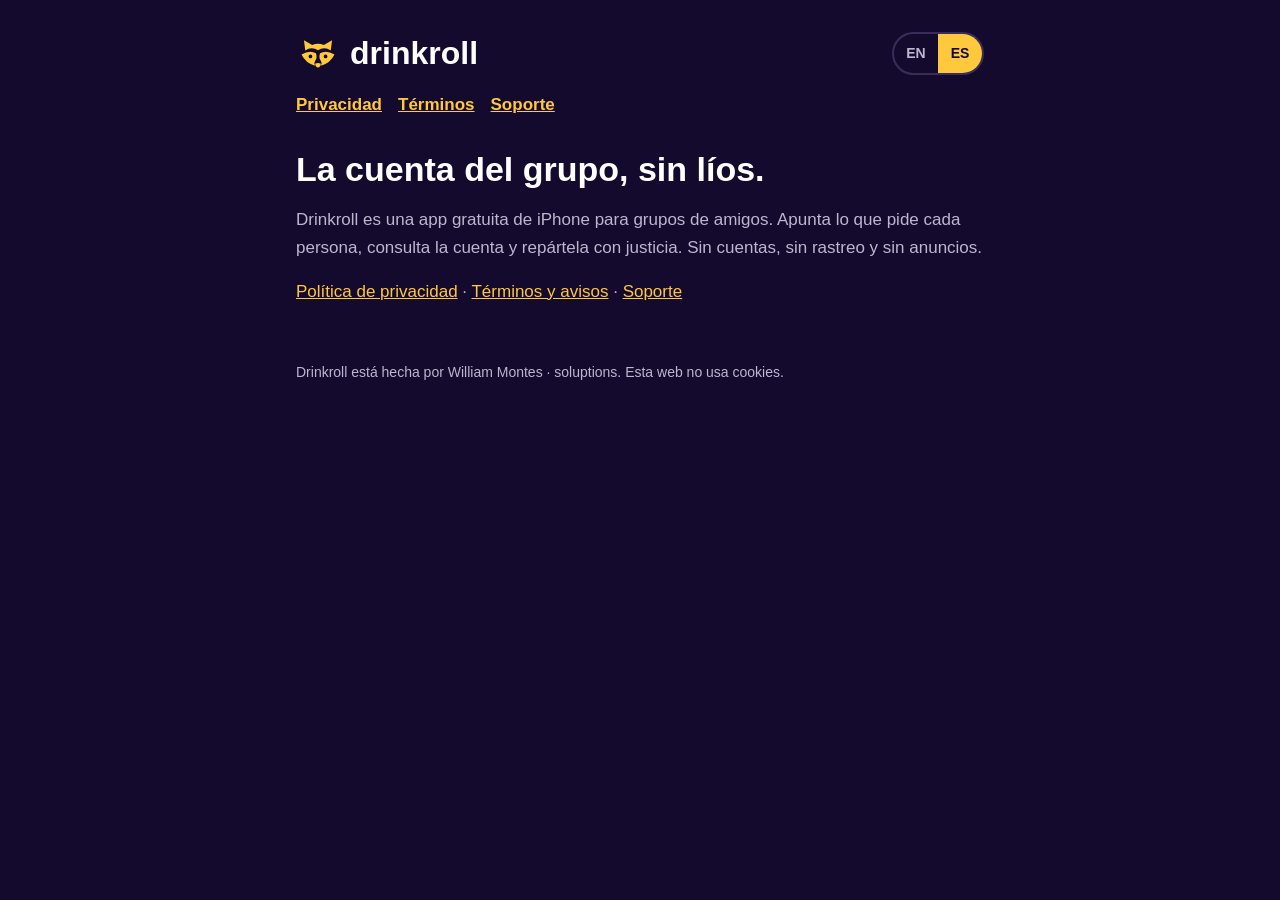
==== drinkroll/es/index.html @ 8102192d "Separate English and Spanish pages with a language switch; add the logo" ====
<!doctype html><html lang="es"><head><meta charset="utf-8"><meta name="viewport" content="width=device-width,initial-scale=1"><title>La cuenta del grupo para iPhone · Drinkroll</title><link rel="icon" href="/logo.svg" type="image/svg+xml"><link rel="stylesheet" href="/style.css"></head><body>
<header><div class="top"><a class="brand" href="/drinkroll/es/"><img src="/logo.svg" width="44" height="44" alt="">drinkroll</a><div class="switch" role="group" aria-label="Language / Idioma"><a href="/drinkroll/" hreflang="en" lang="en">EN</a><a href="/drinkroll/es/" hreflang="es" lang="es" aria-current="true">ES</a></div></div><nav><a href="/drinkroll/es/privacy/">Privacidad</a><a href="/drinkroll/es/terms/">Términos</a><a href="/drinkroll/es/support/">Soporte</a></nav></header>
<main><h1>La cuenta del grupo, sin líos.</h1><p>Drinkroll es una app gratuita de iPhone para grupos de amigos. Apunta lo que pide cada persona, consulta la cuenta y repártela con justicia. Sin cuentas, sin rastreo y sin anuncios.</p><p><a href="/drinkroll/es/privacy/">Política de privacidad</a> · <a href="/drinkroll/es/terms/">Términos y avisos</a> · <a href="/drinkroll/es/support/">Soporte</a></p></main><footer>Drinkroll está hecha por William Montes · soluptions. Esta web no usa cookies.</footer></body></html>
---- style.css ----
:root{--night:#140A2E;--raised:#21153F;--pink:#FF2D87;--yellow:#FFC83D;--text:#fff;--muted:#BDB6CE;--line:#3A2D5A}
*{box-sizing:border-box}html{-webkit-text-size-adjust:100%}body{margin:0;background:var(--night);color:var(--text);font:17px/1.6 ui-rounded,-apple-system,BlinkMacSystemFont,"Segoe UI",sans-serif}
main,header,footer{max-width:720px;margin:auto;padding:0 16px}header{padding-top:28px}.brand{font-size:32px;font-weight:900;color:#fff;text-decoration:none}nav{margin:12px 0 32px}nav a{margin-right:16px;font-weight:700}
h1{font-size:34px;line-height:1.15;margin:0 0 8px}h2{font-size:22px;margin:32px 0 8px;color:var(--yellow)}p,li{color:var(--muted)}strong{color:#fff}a{color:var(--yellow)}.date{font-size:15px}footer{margin-top:56px;padding-bottom:40px;font-size:14px;color:var(--muted)}
.top{display:flex;align-items:center;justify-content:space-between;gap:12px}.switch{display:flex;border:2px solid var(--line);border-radius:999px;overflow:hidden;flex:none}.switch a{min-width:44px;padding:8px 12px;text-align:center;font-size:14px;font-weight:800;text-decoration:none;color:var(--muted)}.switch a[aria-current]{background:var(--yellow);color:var(--night)}
.brand{display:flex;align-items:center;gap:10px}.brand img{display:block;flex:none}
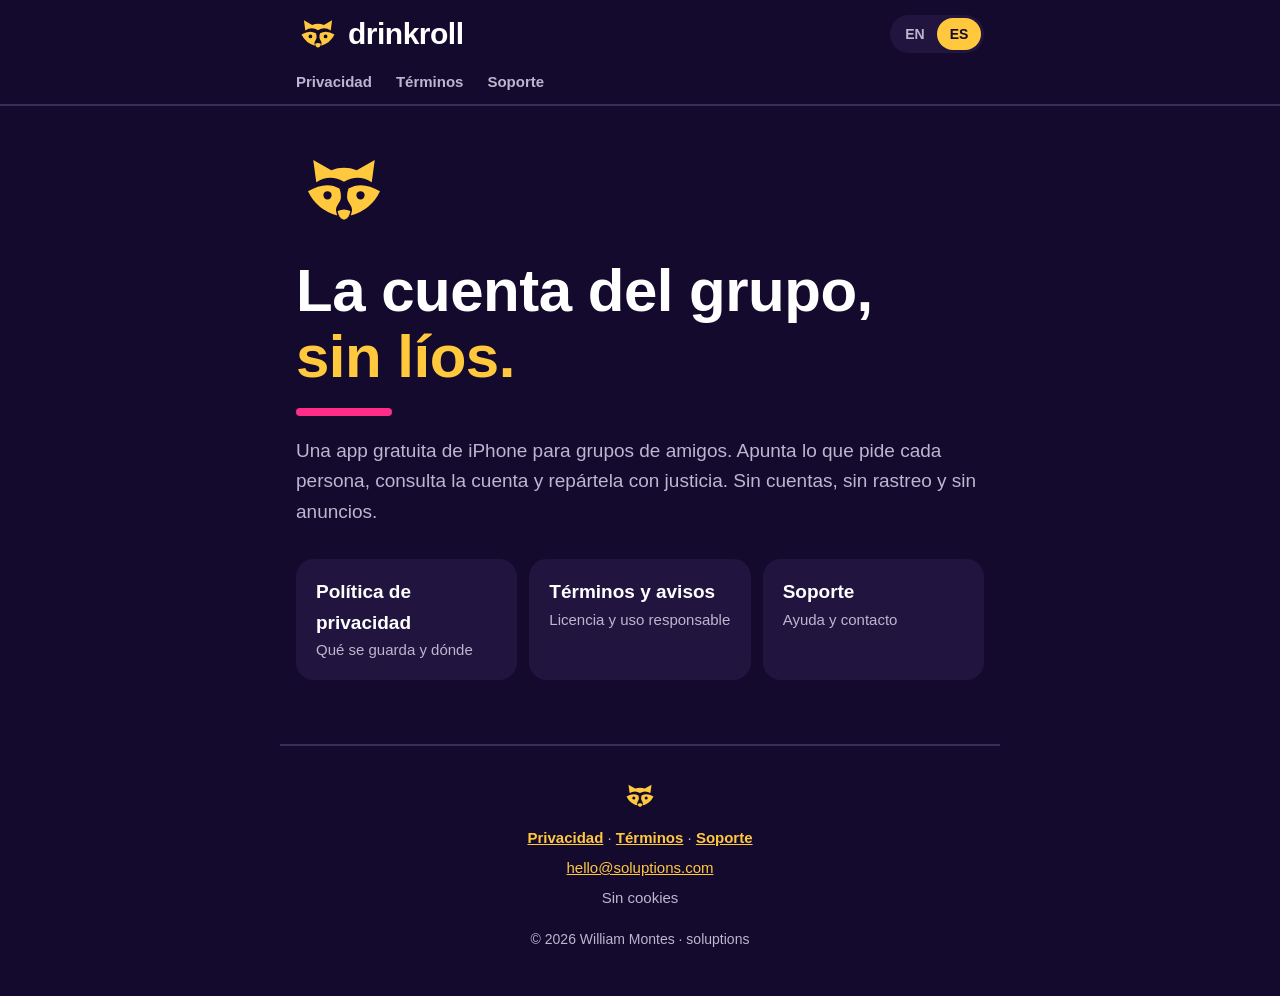
==== commit 4c9ace0e: "Fixed header, new home page and footer; rename the responsible section to Developer" ====
--- a/drinkroll/es/index.html
+++ b/drinkroll/es/index.html
@@ -1,3 +1,3 @@
-<!doctype html><html lang="es"><head><meta charset="utf-8"><meta name="viewport" content="width=device-width,initial-scale=1"><title>La cuenta del grupo para iPhone · Drinkroll</title><link rel="icon" href="/logo.svg" type="image/svg+xml"><link rel="stylesheet" href="/style.css"></head><body>
-<header><div class="top"><a class="brand" href="/drinkroll/es/"><img src="/logo.svg" width="44" height="44" alt="">drinkroll</a><div class="switch" role="group" aria-label="Language / Idioma"><a href="/drinkroll/" hreflang="en" lang="en">EN</a><a href="/drinkroll/es/" hreflang="es" lang="es" aria-current="true">ES</a></div></div><nav><a href="/drinkroll/es/privacy/">Privacidad</a><a href="/drinkroll/es/terms/">Términos</a><a href="/drinkroll/es/support/">Soporte</a></nav></header>
-<main><h1>La cuenta del grupo, sin líos.</h1><p>Drinkroll es una app gratuita de iPhone para grupos de amigos. Apunta lo que pide cada persona, consulta la cuenta y repártela con justicia. Sin cuentas, sin rastreo y sin anuncios.</p><p><a href="/drinkroll/es/privacy/">Política de privacidad</a> · <a href="/drinkroll/es/terms/">Términos y avisos</a> · <a href="/drinkroll/es/support/">Soporte</a></p></main><footer>Drinkroll está hecha por William Montes · soluptions. Esta web no usa cookies.</footer></body></html>+<!doctype html><html lang="es"><head><meta charset="utf-8"><meta name="viewport" content="width=device-width,initial-scale=1"><title>La cuenta del grupo para iPhone · Drinkroll</title><link rel="icon" href="/logo.svg" type="image/svg+xml"><link rel="stylesheet" href="/style.css?v=3"></head><body>
+<header><div class="wrap"><div class="top"><a class="brand" href="/drinkroll/es/"><img src="/logo.svg" width="44" height="44" alt="">drinkroll</a><div class="switch" role="group" aria-label="Language / Idioma"><a href="/drinkroll/" hreflang="en" lang="en">EN</a><a href="/drinkroll/es/" hreflang="es" lang="es" aria-current="true">ES</a></div></div><nav><a href="/drinkroll/es/privacy/">Privacidad</a><a href="/drinkroll/es/terms/">Términos</a><a href="/drinkroll/es/support/">Soporte</a></nav></div></header>
+<main><section class="hero"><img src="/logo.svg" width="120" height="120" alt=""><h1>La cuenta del grupo,<br><span>sin líos.</span></h1><div class="bar"></div><p>Una app gratuita de iPhone para grupos de amigos. Apunta lo que pide cada persona, consulta la cuenta y repártela con justicia. Sin cuentas, sin rastreo y sin anuncios.</p></section><div class="tiles"><a class="tile" href="/drinkroll/es/privacy/"><strong>Política de privacidad</strong><span>Qué se guarda y dónde</span></a><a class="tile" href="/drinkroll/es/terms/"><strong>Términos y avisos</strong><span>Licencia y uso responsable</span></a><a class="tile" href="/drinkroll/es/support/"><strong>Soporte</strong><span>Ayuda y contacto</span></a></div></main><footer><img src="/logo.svg" width="36" height="36" alt=""><p class="flinks"><a href="/drinkroll/es/privacy/">Privacidad</a> · <a href="/drinkroll/es/terms/">Términos</a> · <a href="/drinkroll/es/support/">Soporte</a></p><p><a href="mailto:hello@soluptions.com">hello@soluptions.com</a></p><p>Sin cookies</p><p class="copy">© 2026 William Montes · soluptions</p></footer></body></html>
--- a/style.css
+++ b/style.css
@@ -1,6 +1,11 @@
 :root{--night:#140A2E;--raised:#21153F;--pink:#FF2D87;--yellow:#FFC83D;--text:#fff;--muted:#BDB6CE;--line:#3A2D5A}
-*{box-sizing:border-box}html{-webkit-text-size-adjust:100%}body{margin:0;background:var(--night);color:var(--text);font:17px/1.6 ui-rounded,-apple-system,BlinkMacSystemFont,"Segoe UI",sans-serif}
-main,header,footer{max-width:720px;margin:auto;padding:0 16px}header{padding-top:28px}.brand{font-size:32px;font-weight:900;color:#fff;text-decoration:none}nav{margin:12px 0 32px}nav a{margin-right:16px;font-weight:700}
-h1{font-size:34px;line-height:1.15;margin:0 0 8px}h2{font-size:22px;margin:32px 0 8px;color:var(--yellow)}p,li{color:var(--muted)}strong{color:#fff}a{color:var(--yellow)}.date{font-size:15px}footer{margin-top:56px;padding-bottom:40px;font-size:14px;color:var(--muted)}
-.top{display:flex;align-items:center;justify-content:space-between;gap:12px}.switch{display:flex;border:2px solid var(--line);border-radius:999px;overflow:hidden;flex:none}.switch a{min-width:44px;padding:8px 12px;text-align:center;font-size:14px;font-weight:800;text-decoration:none;color:var(--muted)}.switch a[aria-current]{background:var(--yellow);color:var(--night)}
-.brand{display:flex;align-items:center;gap:10px}.brand img{display:block;flex:none}+*{box-sizing:border-box}html{-webkit-text-size-adjust:100%;scroll-padding-top:128px}body{margin:0;background:var(--night);color:var(--text);font:17px/1.6 ui-rounded,-apple-system,BlinkMacSystemFont,"Segoe UI",sans-serif}
+header{position:sticky;top:0;z-index:10;background:var(--night);border-bottom:2px solid var(--line)}.wrap,main,footer{max-width:720px;margin:auto;padding-left:16px;padding-right:16px}.wrap{padding-top:calc(12px + env(safe-area-inset-top))}
+.top{display:flex;align-items:center;justify-content:space-between;gap:12px}.brand{display:flex;align-items:center;gap:8px;font-size:30px;line-height:1;font-weight:900;letter-spacing:-.5px;color:#fff;text-decoration:none}.brand img{display:block;flex:none}
+.switch{display:flex;flex:none;background:var(--raised);border-radius:999px;padding:3px}.switch a{min-width:44px;padding:7px 10px;border-radius:999px;text-align:center;font-size:14px;line-height:1.3;font-weight:800;text-decoration:none;color:var(--muted)}.switch a[aria-current]{background:var(--yellow);color:var(--night)}
+nav{display:flex;gap:24px;margin-top:6px}nav a{padding:8px 0;border-bottom:4px solid transparent;margin-bottom:-2px;font-size:15px;font-weight:800;text-decoration:none;color:var(--muted)}nav a[aria-current]{color:#fff;border-bottom-color:var(--pink)}
+main{padding-top:36px}h1{font-size:38px;line-height:1.1;font-weight:900;letter-spacing:-.5px;margin:0 0 8px}h2{font-size:23px;line-height:1.25;font-weight:900;margin:36px 0 8px;color:var(--yellow)}p,li{color:var(--muted)}strong{color:#fff}a{color:var(--yellow)}.date{font-size:15px}
+.hero img{display:block;width:96px;height:96px;margin:0 0 20px}.hero h1{font-size:38px}.hero h1 span{color:var(--yellow)}.bar{width:96px;height:8px;border-radius:8px;background:var(--pink);margin:18px 0 20px}.hero p{font-size:19px}
+.tiles{display:grid;gap:12px;margin-top:32px}.tile{display:block;padding:18px 20px;background:var(--raised);border-radius:18px;text-decoration:none}.tile strong{display:block;font-size:19px;font-weight:900}.tile span{display:block;color:var(--muted);font-size:15px}
+footer{margin-top:64px;padding-top:32px;padding-bottom:calc(40px + env(safe-area-inset-bottom));border-top:2px solid var(--line);text-align:center;font-size:15px}footer img{display:block;margin:0 auto 12px}footer p{margin:6px 0}.flinks a{font-weight:800}.copy{margin-top:18px;font-size:14px}
+@media(min-width:720px){.tiles{grid-template-columns:repeat(3,1fr)}.hero h1{font-size:60px}}
